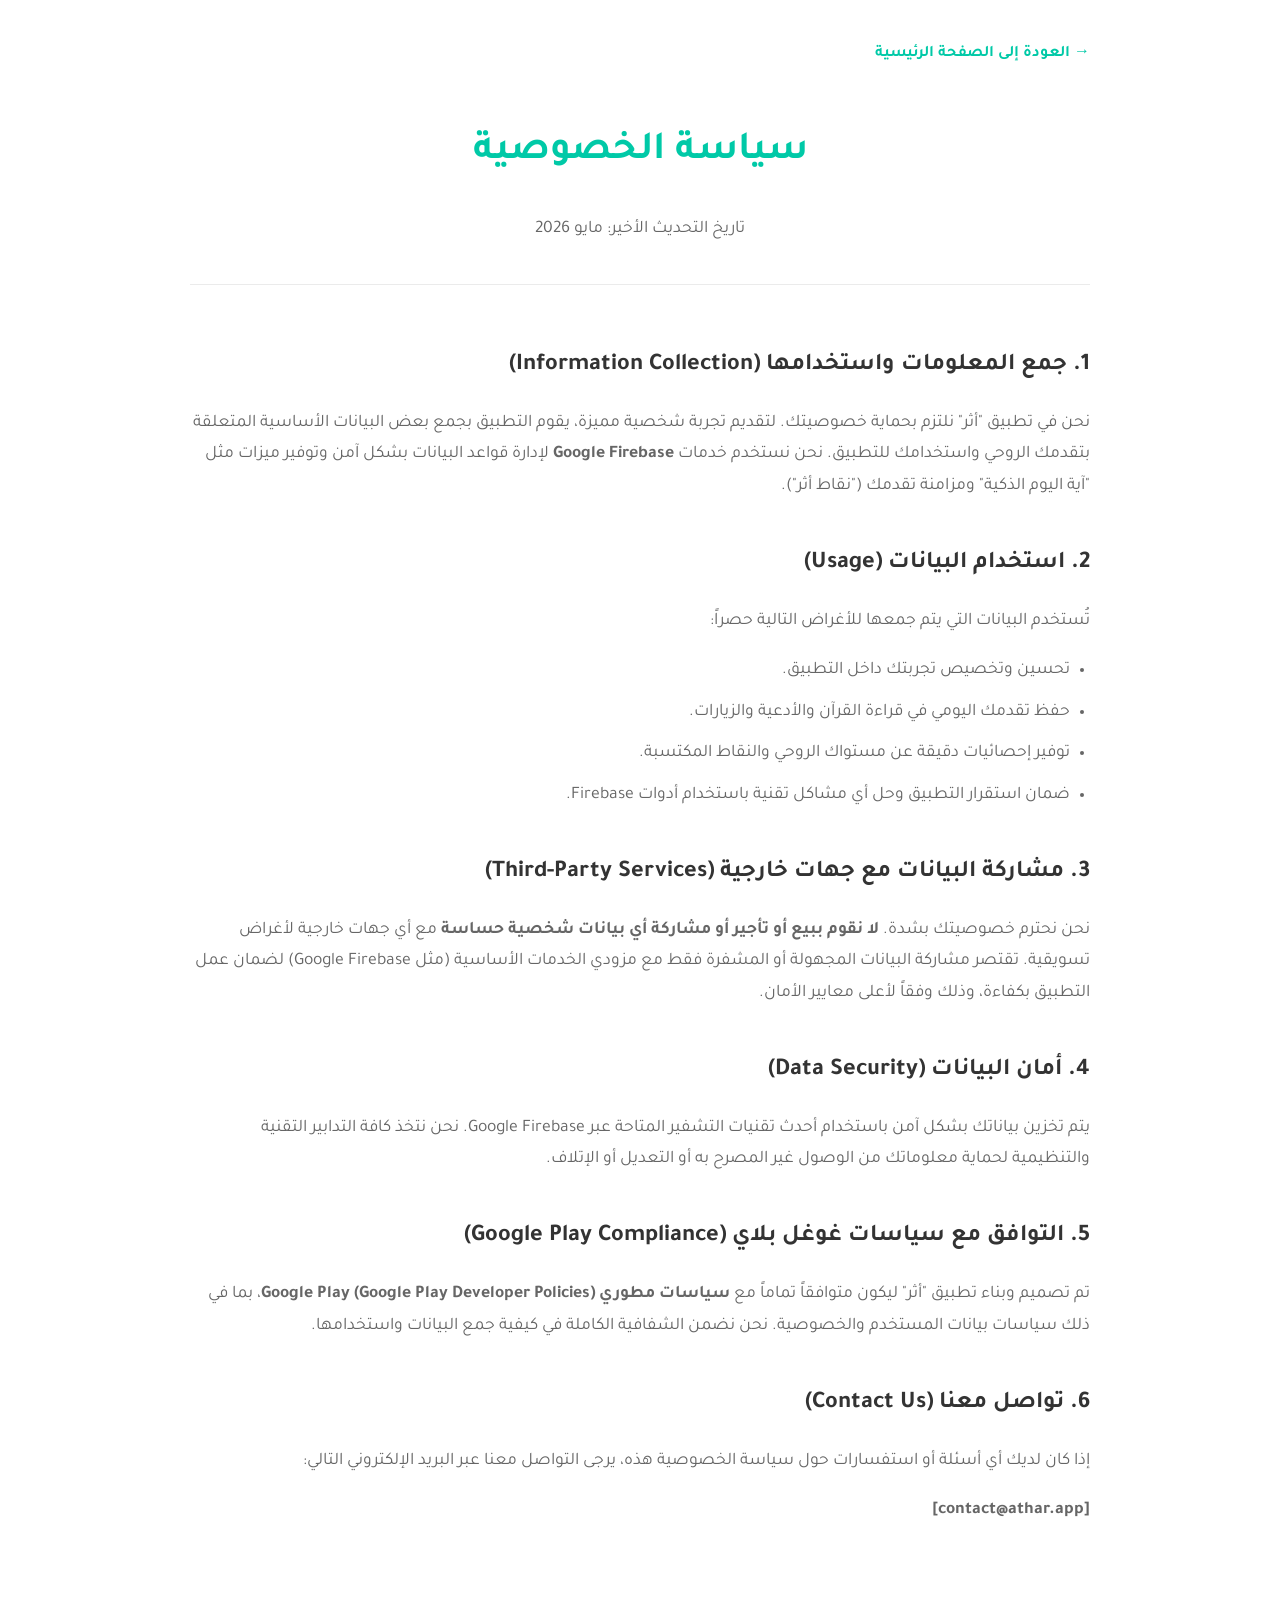
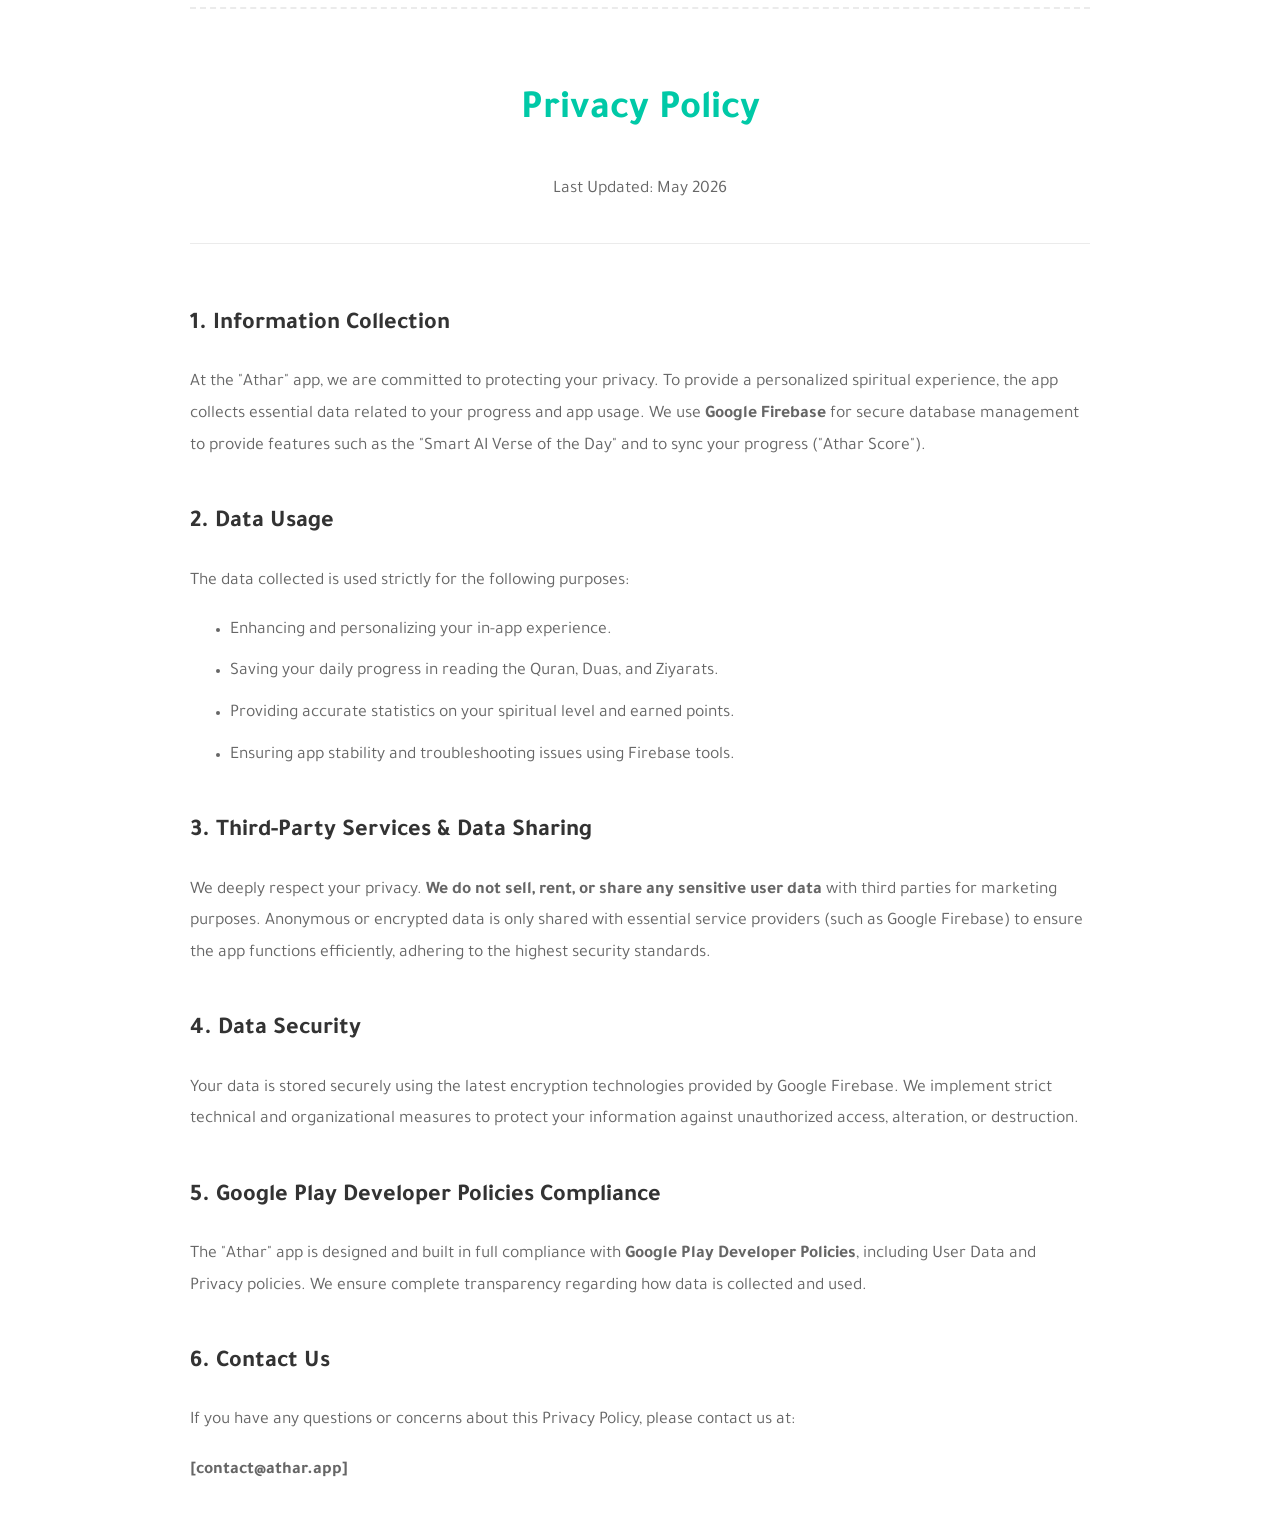
==== privacy.html @ f5d7bc76 "Initial commit: Add Athar landing page and privacy policy" ====
<!DOCTYPE html>
<html lang="ar" dir="rtl">
<head>
    <meta charset="UTF-8">
    <meta name="viewport" content="width=device-width, initial-scale=1.0">
    <title>سياسة الخصوصية | تطبيق أثر - Privacy Policy | Athar App</title>
    <!-- Google Fonts -->
    <link rel="preconnect" href="https://fonts.googleapis.com">
    <link rel="preconnect" href="https://fonts.gstatic.com" crossorigin>
    <link href="https://fonts.googleapis.com/css2?family=Tajawal:wght@400;500;700&display=swap" rel="stylesheet">
    <style>
        :root {
            --primary-color: #00C9A7;
            --text-main: #333333;
            --text-muted: #666666;
            --bg-color: #FFFFFF;
        }
        body {
            font-family: 'Tajawal', sans-serif;
            color: var(--text-main);
            line-height: 1.8;
            background-color: var(--bg-color);
            margin: 0;
            padding: 0;
        }
        .container {
            max-width: 900px;
            margin: 40px auto;
            padding: 0 24px;
        }
        .header {
            text-align: center;
            margin-bottom: 60px;
            padding-bottom: 20px;
            border-bottom: 1px solid #EBEBEB;
        }
        h1 { color: var(--primary-color); font-size: 2.5rem; }
        h2 { color: var(--text-main); margin-top: 40px; font-size: 1.5rem; }
        p, ul { color: var(--text-muted); font-size: 1.1rem; }
        ul { padding-inline-start: 20px; }
        li { margin-bottom: 10px; }
        
        .english-section {
            direction: ltr;
            text-align: left;
            margin-top: 80px;
            padding-top: 40px;
            border-top: 2px dashed #EBEBEB;
        }
        .english-section ul { padding-inline-start: 40px; }
        
        a { color: var(--primary-color); text-decoration: none; }
        a:hover { text-decoration: underline; }
        
        .back-link {
            display: inline-block;
            margin-bottom: 20px;
            font-weight: bold;
        }
    </style>
</head>
<body>
    <div class="container">
        <a href="index.html" class="back-link">→ العودة إلى الصفحة الرئيسية</a>
        
        <!-- Arabic Section -->
        <div class="header">
            <h1>سياسة الخصوصية</h1>
            <p>تاريخ التحديث الأخير: مايو 2026</p>
        </div>

        <section>
            <h2>1. جمع المعلومات واستخدامها (Information Collection)</h2>
            <p>نحن في تطبيق "أثر" نلتزم بحماية خصوصيتك. لتقديم تجربة شخصية مميزة، يقوم التطبيق بجمع بعض البيانات الأساسية المتعلقة بتقدمك الروحي واستخدامك للتطبيق. نحن نستخدم خدمات <strong>Google Firebase</strong> لإدارة قواعد البيانات بشكل آمن وتوفير ميزات مثل "آية اليوم الذكية" ومزامنة تقدمك ("نقاط أثر").</p>
            
            <h2>2. استخدام البيانات (Usage)</h2>
            <p>تُستخدم البيانات التي يتم جمعها للأغراض التالية حصراً:</p>
            <ul>
                <li>تحسين وتخصيص تجربتك داخل التطبيق.</li>
                <li>حفظ تقدمك اليومي في قراءة القرآن والأدعية والزيارات.</li>
                <li>توفير إحصائيات دقيقة عن مستواك الروحي والنقاط المكتسبة.</li>
                <li>ضمان استقرار التطبيق وحل أي مشاكل تقنية باستخدام أدوات Firebase.</li>
            </ul>

            <h2>3. مشاركة البيانات مع جهات خارجية (Third-Party Services)</h2>
            <p>نحن نحترم خصوصيتك بشدة. <strong>لا نقوم ببيع أو تأجير أو مشاركة أي بيانات شخصية حساسة</strong> مع أي جهات خارجية لأغراض تسويقية. تقتصر مشاركة البيانات المجهولة أو المشفرة فقط مع مزودي الخدمات الأساسية (مثل Google Firebase) لضمان عمل التطبيق بكفاءة، وذلك وفقاً لأعلى معايير الأمان.</p>

            <h2>4. أمان البيانات (Data Security)</h2>
            <p>يتم تخزين بياناتك بشكل آمن باستخدام أحدث تقنيات التشفير المتاحة عبر Google Firebase. نحن نتخذ كافة التدابير التقنية والتنظيمية لحماية معلوماتك من الوصول غير المصرح به أو التعديل أو الإتلاف.</p>

            <h2>5. التوافق مع سياسات غوغل بلاي (Google Play Compliance)</h2>
            <p>تم تصميم وبناء تطبيق "أثر" ليكون متوافقاً تماماً مع <strong>سياسات مطوري Google Play (Google Play Developer Policies)</strong>، بما في ذلك سياسات بيانات المستخدم والخصوصية. نحن نضمن الشفافية الكاملة في كيفية جمع البيانات واستخدامها.</p>

            <h2>6. تواصل معنا (Contact Us)</h2>
            <p>إذا كان لديك أي أسئلة أو استفسارات حول سياسة الخصوصية هذه، يرجى التواصل معنا عبر البريد الإلكتروني التالي:</p>
            <p><strong>[contact@athar.app]</strong></p>
        </section>

        <!-- English Section -->
        <div class="english-section">
            <div class="header">
                <h1>Privacy Policy</h1>
                <p>Last Updated: May 2026</p>
            </div>

            <section>
                <h2>1. Information Collection</h2>
                <p>At the "Athar" app, we are committed to protecting your privacy. To provide a personalized spiritual experience, the app collects essential data related to your progress and app usage. We use <strong>Google Firebase</strong> for secure database management to provide features such as the "Smart AI Verse of the Day" and to sync your progress ("Athar Score").</p>
                
                <h2>2. Data Usage</h2>
                <p>The data collected is used strictly for the following purposes:</p>
                <ul>
                    <li>Enhancing and personalizing your in-app experience.</li>
                    <li>Saving your daily progress in reading the Quran, Duas, and Ziyarats.</li>
                    <li>Providing accurate statistics on your spiritual level and earned points.</li>
                    <li>Ensuring app stability and troubleshooting issues using Firebase tools.</li>
                </ul>

                <h2>3. Third-Party Services & Data Sharing</h2>
                <p>We deeply respect your privacy. <strong>We do not sell, rent, or share any sensitive user data</strong> with third parties for marketing purposes. Anonymous or encrypted data is only shared with essential service providers (such as Google Firebase) to ensure the app functions efficiently, adhering to the highest security standards.</p>

                <h2>4. Data Security</h2>
                <p>Your data is stored securely using the latest encryption technologies provided by Google Firebase. We implement strict technical and organizational measures to protect your information against unauthorized access, alteration, or destruction.</p>

                <h2>5. Google Play Developer Policies Compliance</h2>
                <p>The "Athar" app is designed and built in full compliance with <strong>Google Play Developer Policies</strong>, including User Data and Privacy policies. We ensure complete transparency regarding how data is collected and used.</p>

                <h2>6. Contact Us</h2>
                <p>If you have any questions or concerns about this Privacy Policy, please contact us at:</p>
                <p><strong>[contact@athar.app]</strong></p>
            </section>
        </div>
    </div>
</body>
</html>
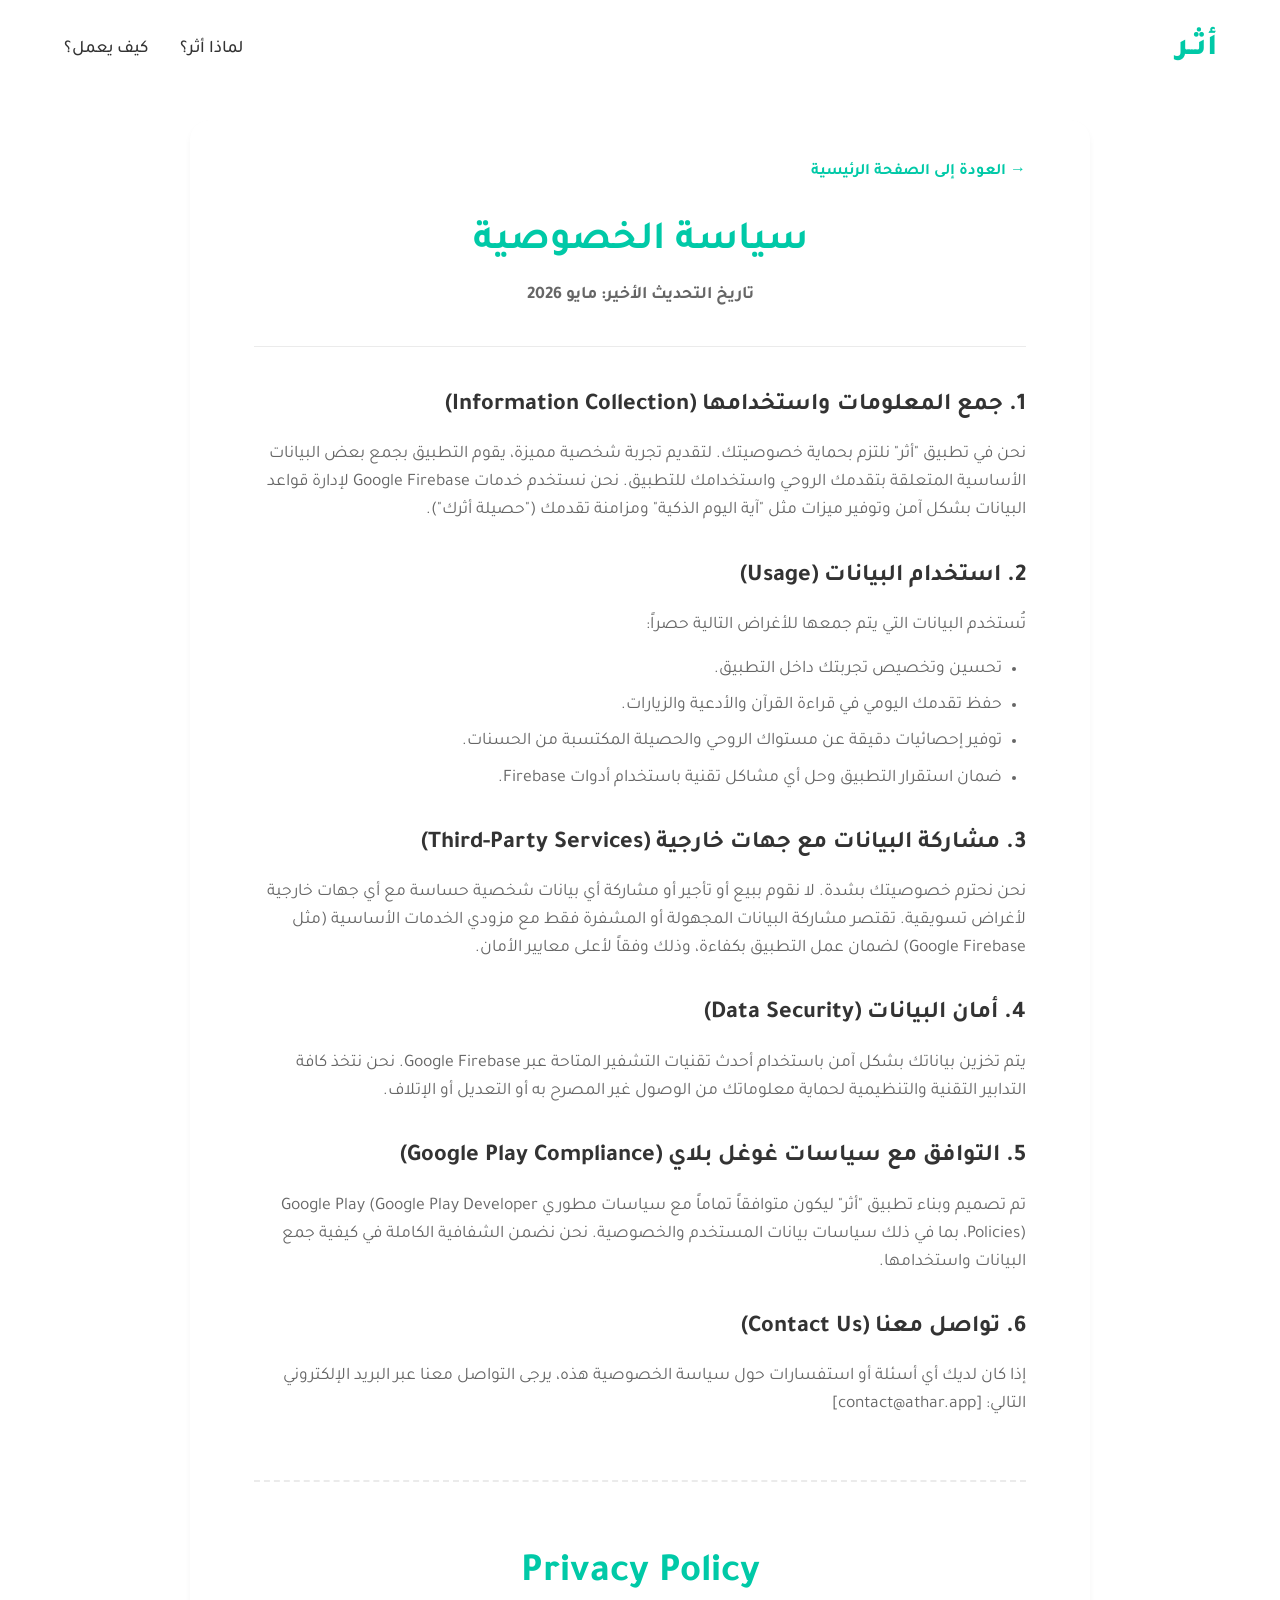
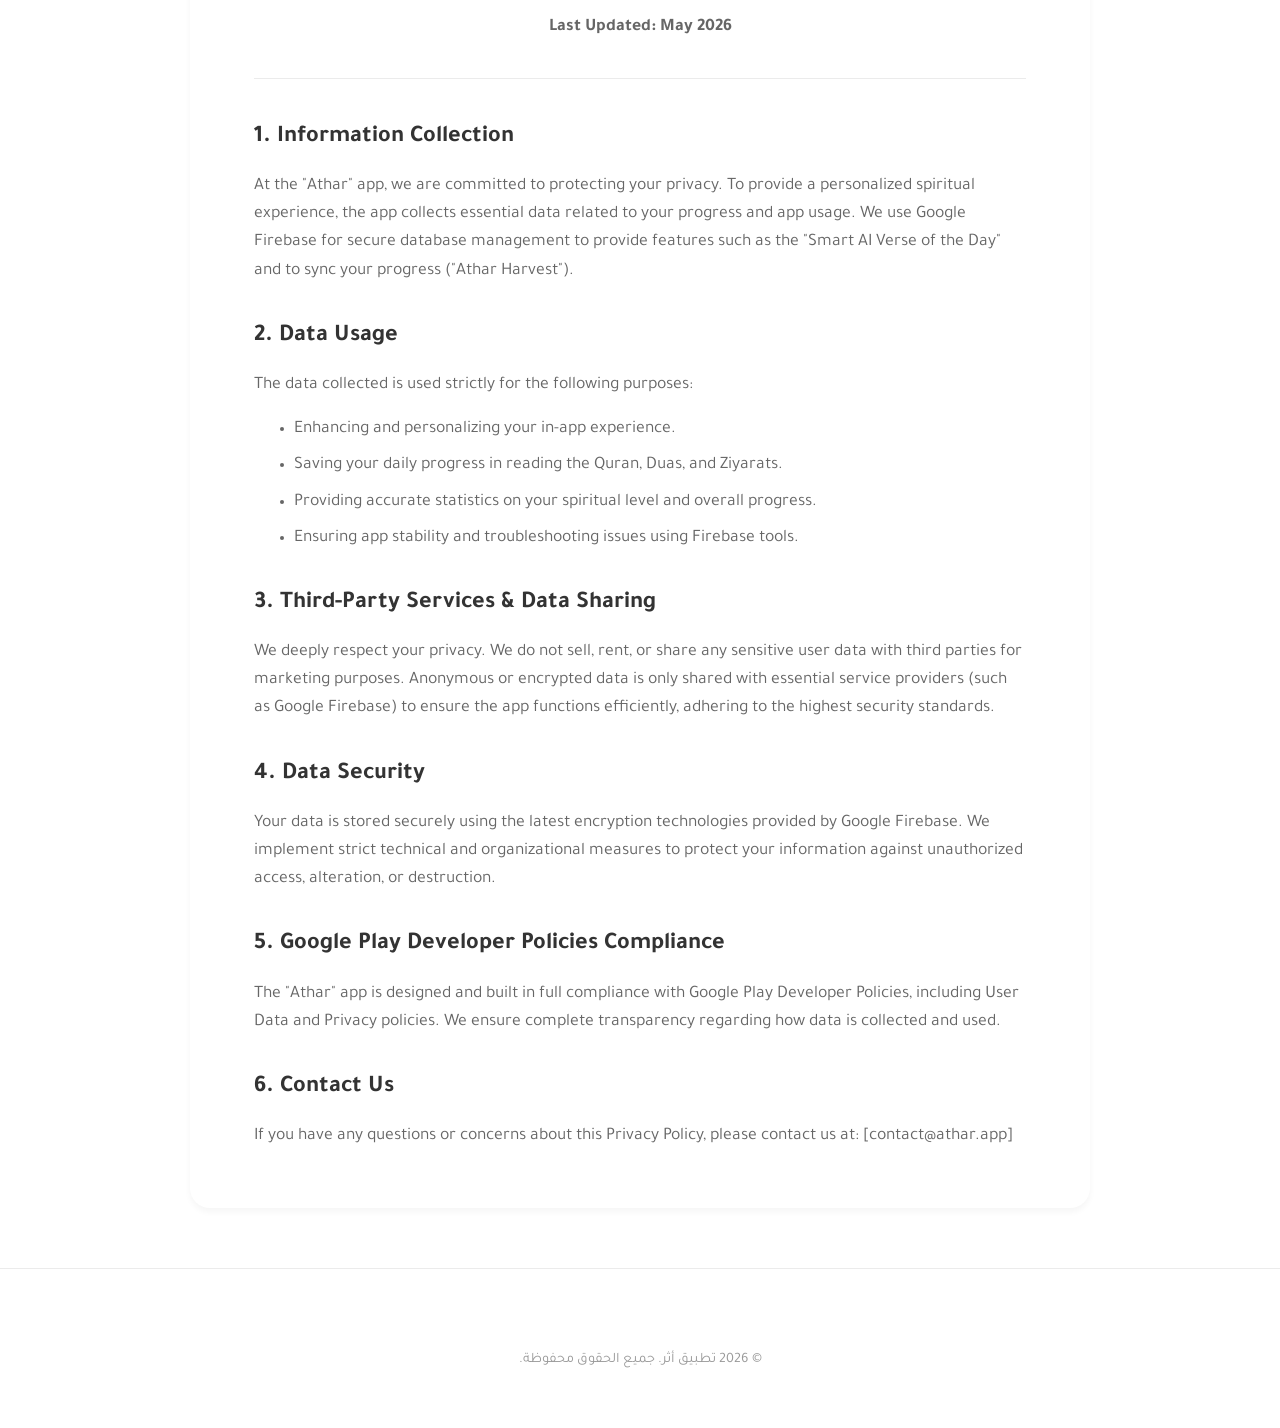
==== commit a950d43a: "Design updates: Centered layout, terminology update, and new privacy policy" ====
--- a/privacy.html
+++ b/privacy.html
@@ -8,128 +8,141 @@
     <link rel="preconnect" href="https://fonts.googleapis.com">
     <link rel="preconnect" href="https://fonts.gstatic.com" crossorigin>
     <link href="https://fonts.googleapis.com/css2?family=Tajawal:wght@400;500;700&display=swap" rel="stylesheet">
+    <link rel="stylesheet" href="styles.css">
     <style>
-        :root {
-            --primary-color: #00C9A7;
-            --text-main: #333333;
-            --text-muted: #666666;
-            --bg-color: #FFFFFF;
+        .privacy-container {
+            max-width: 900px;
+            margin: 120px auto 60px;
+            padding: 0 24px;
+            background: var(--surface-color);
+            border-radius: var(--radius-md);
+            box-shadow: var(--shadow-sm);
         }
-        body {
-            font-family: 'Tajawal', sans-serif;
-            color: var(--text-main);
-            line-height: 1.8;
-            background-color: var(--bg-color);
-            margin: 0;
-            padding: 0;
-        }
-        .container {
-            max-width: 900px;
-            margin: 40px auto;
-            padding: 0 24px;
+        .privacy-content {
+            padding: 40px;
         }
         .header {
             text-align: center;
-            margin-bottom: 60px;
+            margin-bottom: 40px;
             padding-bottom: 20px;
             border-bottom: 1px solid #EBEBEB;
         }
-        h1 { color: var(--primary-color); font-size: 2.5rem; }
-        h2 { color: var(--text-main); margin-top: 40px; font-size: 1.5rem; }
-        p, ul { color: var(--text-muted); font-size: 1.1rem; }
-        ul { padding-inline-start: 20px; }
-        li { margin-bottom: 10px; }
+        .header h1 { color: var(--primary-color); font-size: 2.5rem; margin-bottom: 8px; }
+        .header p { color: var(--text-muted); font-weight: bold; }
+        h2 { color: var(--text-main); margin-top: 32px; margin-bottom: 16px; font-size: 1.5rem; }
+        p, ul { color: var(--text-muted); font-size: 1.1rem; margin-bottom: 16px; }
+        ul { padding-inline-start: 24px; }
+        li { margin-bottom: 8px; }
         
         .english-section {
             direction: ltr;
             text-align: left;
-            margin-top: 80px;
-            padding-top: 40px;
+            margin-top: 60px;
+            padding-top: 60px;
             border-top: 2px dashed #EBEBEB;
         }
         .english-section ul { padding-inline-start: 40px; }
         
-        a { color: var(--primary-color); text-decoration: none; }
-        a:hover { text-decoration: underline; }
-        
         .back-link {
             display: inline-block;
-            margin-bottom: 20px;
+            margin-bottom: 24px;
             font-weight: bold;
+            color: var(--primary-color);
+            text-decoration: none;
+            transition: var(--transition-fast);
         }
+        .back-link:hover { text-decoration: underline; }
     </style>
 </head>
 <body>
-    <div class="container">
-        <a href="index.html" class="back-link">→ العودة إلى الصفحة الرئيسية</a>
-        
-        <!-- Arabic Section -->
-        <div class="header">
-            <h1>سياسة الخصوصية</h1>
-            <p>تاريخ التحديث الأخير: مايو 2026</p>
+    <!-- Navbar -->
+    <nav class="navbar">
+        <div class="container nav-container">
+            <a href="index.html" class="logo">أثــر</a>
+            <div class="nav-links">
+                <a href="index.html#features">لماذا أثر؟</a>
+                <a href="index.html#how-it-works">كيف يعمل؟</a>
+            </div>
         </div>
+    </nav>
 
-        <section>
-            <h2>1. جمع المعلومات واستخدامها (Information Collection)</h2>
-            <p>نحن في تطبيق "أثر" نلتزم بحماية خصوصيتك. لتقديم تجربة شخصية مميزة، يقوم التطبيق بجمع بعض البيانات الأساسية المتعلقة بتقدمك الروحي واستخدامك للتطبيق. نحن نستخدم خدمات <strong>Google Firebase</strong> لإدارة قواعد البيانات بشكل آمن وتوفير ميزات مثل "آية اليوم الذكية" ومزامنة تقدمك ("نقاط أثر").</p>
+    <div class="container privacy-container">
+        <div class="privacy-content">
+            <a href="index.html" class="back-link">→ العودة إلى الصفحة الرئيسية</a>
             
-            <h2>2. استخدام البيانات (Usage)</h2>
-            <p>تُستخدم البيانات التي يتم جمعها للأغراض التالية حصراً:</p>
-            <ul>
-                <li>تحسين وتخصيص تجربتك داخل التطبيق.</li>
-                <li>حفظ تقدمك اليومي في قراءة القرآن والأدعية والزيارات.</li>
-                <li>توفير إحصائيات دقيقة عن مستواك الروحي والنقاط المكتسبة.</li>
-                <li>ضمان استقرار التطبيق وحل أي مشاكل تقنية باستخدام أدوات Firebase.</li>
-            </ul>
-
-            <h2>3. مشاركة البيانات مع جهات خارجية (Third-Party Services)</h2>
-            <p>نحن نحترم خصوصيتك بشدة. <strong>لا نقوم ببيع أو تأجير أو مشاركة أي بيانات شخصية حساسة</strong> مع أي جهات خارجية لأغراض تسويقية. تقتصر مشاركة البيانات المجهولة أو المشفرة فقط مع مزودي الخدمات الأساسية (مثل Google Firebase) لضمان عمل التطبيق بكفاءة، وذلك وفقاً لأعلى معايير الأمان.</p>
-
-            <h2>4. أمان البيانات (Data Security)</h2>
-            <p>يتم تخزين بياناتك بشكل آمن باستخدام أحدث تقنيات التشفير المتاحة عبر Google Firebase. نحن نتخذ كافة التدابير التقنية والتنظيمية لحماية معلوماتك من الوصول غير المصرح به أو التعديل أو الإتلاف.</p>
-
-            <h2>5. التوافق مع سياسات غوغل بلاي (Google Play Compliance)</h2>
-            <p>تم تصميم وبناء تطبيق "أثر" ليكون متوافقاً تماماً مع <strong>سياسات مطوري Google Play (Google Play Developer Policies)</strong>، بما في ذلك سياسات بيانات المستخدم والخصوصية. نحن نضمن الشفافية الكاملة في كيفية جمع البيانات واستخدامها.</p>
-
-            <h2>6. تواصل معنا (Contact Us)</h2>
-            <p>إذا كان لديك أي أسئلة أو استفسارات حول سياسة الخصوصية هذه، يرجى التواصل معنا عبر البريد الإلكتروني التالي:</p>
-            <p><strong>[contact@athar.app]</strong></p>
-        </section>
-
-        <!-- English Section -->
-        <div class="english-section">
+            <!-- Arabic Section -->
             <div class="header">
-                <h1>Privacy Policy</h1>
-                <p>Last Updated: May 2026</p>
+                <h1>سياسة الخصوصية</h1>
+                <p>تاريخ التحديث الأخير: مايو 2026</p>
             </div>
 
             <section>
-                <h2>1. Information Collection</h2>
-                <p>At the "Athar" app, we are committed to protecting your privacy. To provide a personalized spiritual experience, the app collects essential data related to your progress and app usage. We use <strong>Google Firebase</strong> for secure database management to provide features such as the "Smart AI Verse of the Day" and to sync your progress ("Athar Score").</p>
+                <h2>1. جمع المعلومات واستخدامها (Information Collection)</h2>
+                <p>نحن في تطبيق "أثر" نلتزم بحماية خصوصيتك. لتقديم تجربة شخصية مميزة، يقوم التطبيق بجمع بعض البيانات الأساسية المتعلقة بتقدمك الروحي واستخدامك للتطبيق. نحن نستخدم خدمات Google Firebase لإدارة قواعد البيانات بشكل آمن وتوفير ميزات مثل "آية اليوم الذكية" ومزامنة تقدمك ("حصيلة أثرك").</p>
                 
-                <h2>2. Data Usage</h2>
-                <p>The data collected is used strictly for the following purposes:</p>
+                <h2>2. استخدام البيانات (Usage)</h2>
+                <p>تُستخدم البيانات التي يتم جمعها للأغراض التالية حصراً:</p>
                 <ul>
-                    <li>Enhancing and personalizing your in-app experience.</li>
-                    <li>Saving your daily progress in reading the Quran, Duas, and Ziyarats.</li>
-                    <li>Providing accurate statistics on your spiritual level and earned points.</li>
-                    <li>Ensuring app stability and troubleshooting issues using Firebase tools.</li>
+                    <li>تحسين وتخصيص تجربتك داخل التطبيق.</li>
+                    <li>حفظ تقدمك اليومي في قراءة القرآن والأدعية والزيارات.</li>
+                    <li>توفير إحصائيات دقيقة عن مستواك الروحي والحصيلة المكتسبة من الحسنات.</li>
+                    <li>ضمان استقرار التطبيق وحل أي مشاكل تقنية باستخدام أدوات Firebase.</li>
                 </ul>
 
-                <h2>3. Third-Party Services & Data Sharing</h2>
-                <p>We deeply respect your privacy. <strong>We do not sell, rent, or share any sensitive user data</strong> with third parties for marketing purposes. Anonymous or encrypted data is only shared with essential service providers (such as Google Firebase) to ensure the app functions efficiently, adhering to the highest security standards.</p>
+                <h2>3. مشاركة البيانات مع جهات خارجية (Third-Party Services)</h2>
+                <p>نحن نحترم خصوصيتك بشدة. لا نقوم ببيع أو تأجير أو مشاركة أي بيانات شخصية حساسة مع أي جهات خارجية لأغراض تسويقية. تقتصر مشاركة البيانات المجهولة أو المشفرة فقط مع مزودي الخدمات الأساسية (مثل Google Firebase) لضمان عمل التطبيق بكفاءة، وذلك وفقاً لأعلى معايير الأمان.</p>
 
-                <h2>4. Data Security</h2>
-                <p>Your data is stored securely using the latest encryption technologies provided by Google Firebase. We implement strict technical and organizational measures to protect your information against unauthorized access, alteration, or destruction.</p>
+                <h2>4. أمان البيانات (Data Security)</h2>
+                <p>يتم تخزين بياناتك بشكل آمن باستخدام أحدث تقنيات التشفير المتاحة عبر Google Firebase. نحن نتخذ كافة التدابير التقنية والتنظيمية لحماية معلوماتك من الوصول غير المصرح به أو التعديل أو الإتلاف.</p>
 
-                <h2>5. Google Play Developer Policies Compliance</h2>
-                <p>The "Athar" app is designed and built in full compliance with <strong>Google Play Developer Policies</strong>, including User Data and Privacy policies. We ensure complete transparency regarding how data is collected and used.</p>
+                <h2>5. التوافق مع سياسات غوغل بلاي (Google Play Compliance)</h2>
+                <p>تم تصميم وبناء تطبيق "أثر" ليكون متوافقاً تماماً مع سياسات مطوري Google Play (Google Play Developer Policies)، بما في ذلك سياسات بيانات المستخدم والخصوصية. نحن نضمن الشفافية الكاملة في كيفية جمع البيانات واستخدامها.</p>
 
-                <h2>6. Contact Us</h2>
-                <p>If you have any questions or concerns about this Privacy Policy, please contact us at:</p>
-                <p><strong>[contact@athar.app]</strong></p>
+                <h2>6. تواصل معنا (Contact Us)</h2>
+                <p>إذا كان لديك أي أسئلة أو استفسارات حول سياسة الخصوصية هذه، يرجى التواصل معنا عبر البريد الإلكتروني التالي: [contact@athar.app]</p>
             </section>
+
+            <!-- English Section -->
+            <div class="english-section">
+                <div class="header">
+                    <h1>Privacy Policy</h1>
+                    <p>Last Updated: May 2026</p>
+                </div>
+
+                <section>
+                    <h2>1. Information Collection</h2>
+                    <p>At the "Athar" app, we are committed to protecting your privacy. To provide a personalized spiritual experience, the app collects essential data related to your progress and app usage. We use Google Firebase for secure database management to provide features such as the "Smart AI Verse of the Day" and to sync your progress ("Athar Harvest").</p>
+                    
+                    <h2>2. Data Usage</h2>
+                    <p>The data collected is used strictly for the following purposes:</p>
+                    <ul>
+                        <li>Enhancing and personalizing your in-app experience.</li>
+                        <li>Saving your daily progress in reading the Quran, Duas, and Ziyarats.</li>
+                        <li>Providing accurate statistics on your spiritual level and overall progress.</li>
+                        <li>Ensuring app stability and troubleshooting issues using Firebase tools.</li>
+                    </ul>
+
+                    <h2>3. Third-Party Services & Data Sharing</h2>
+                    <p>We deeply respect your privacy. We do not sell, rent, or share any sensitive user data with third parties for marketing purposes. Anonymous or encrypted data is only shared with essential service providers (such as Google Firebase) to ensure the app functions efficiently, adhering to the highest security standards.</p>
+
+                    <h2>4. Data Security</h2>
+                    <p>Your data is stored securely using the latest encryption technologies provided by Google Firebase. We implement strict technical and organizational measures to protect your information against unauthorized access, alteration, or destruction.</p>
+
+                    <h2>5. Google Play Developer Policies Compliance</h2>
+                    <p>The "Athar" app is designed and built in full compliance with Google Play Developer Policies, including User Data and Privacy policies. We ensure complete transparency regarding how data is collected and used.</p>
+
+                    <h2>6. Contact Us</h2>
+                    <p>If you have any questions or concerns about this Privacy Policy, please contact us at: [contact@athar.app]</p>
+                </section>
+            </div>
         </div>
     </div>
+    
+    <!-- Footer -->
+    <footer class="footer">
+        <div class="container footer-container">
+            <p class="copyright">&copy; 2026 تطبيق أثر. جميع الحقوق محفوظة.</p>
+        </div>
+    </footer>
 </body>
 </html>
--- a/styles.css
+++ b/styles.css
@@ -0,0 +1,420 @@
+/* ===== CSS Variables (Design Tokens) ===== */
+:root {
+    /* Colors */
+    --bg-color: #FFFFFF;
+    --primary-color: #00C9A7;
+    --primary-hover: #00b093;
+    
+    --secondary-duas: #150E3A;
+    --secondary-ziyarat: #0A3D2E;
+    --secondary-quran: #5C1809;
+    
+    --text-main: #333333;
+    --text-muted: #666666;
+    --text-light: #F9F9F9;
+    
+    --surface-color: #FFFFFF;
+    
+    /* Shadows - Soft UI */
+    --shadow-sm: 0 4px 6px rgba(0, 0, 0, 0.04);
+    --shadow-md: 0 10px 20px rgba(0, 0, 0, 0.08);
+    --shadow-lg: 0 20px 40px rgba(0, 0, 0, 0.12);
+    
+    /* Border Radius */
+    --radius-sm: 12px;
+    --radius-md: 20px;
+    --radius-lg: 32px;
+    
+    /* Transitions */
+    --transition-fast: 0.2s ease;
+    --transition-smooth: 0.4s cubic-bezier(0.16, 1, 0.3, 1);
+}
+
+/* ===== Reset & Base Styles ===== */
+* {
+    margin: 0;
+    padding: 0;
+    box-sizing: border-box;
+}
+
+html {
+    scroll-behavior: smooth;
+    background-color: var(--bg-color);
+}
+
+body {
+    font-family: 'Tajawal', sans-serif;
+    color: var(--text-main);
+    line-height: 1.6;
+    background-color: var(--bg-color);
+    overflow-x: hidden;
+}
+
+.container {
+    max-width: 1200px;
+    margin: 0 auto;
+    padding: 0 24px;
+}
+
+a {
+    text-decoration: none;
+    color: inherit;
+}
+
+/* ===== Buttons ===== */
+.btn {
+    display: inline-flex;
+    align-items: center;
+    justify-content: center;
+    padding: 16px 32px;
+    font-family: 'Tajawal', sans-serif;
+    font-weight: 700;
+    font-size: 1.1rem;
+    border-radius: var(--radius-lg);
+    border: none;
+    cursor: pointer;
+    transition: var(--transition-smooth);
+    text-align: center;
+}
+
+.btn-primary {
+    background-color: var(--primary-color);
+    color: #FFFFFF;
+    box-shadow: 0 8px 24px rgba(0, 201, 167, 0.3);
+}
+
+.btn-primary:not(:disabled):hover {
+    background-color: var(--primary-hover);
+    transform: translateY(-2px);
+    box-shadow: 0 12px 32px rgba(0, 201, 167, 0.4);
+}
+
+.btn-secondary {
+    background-color: transparent;
+    color: var(--text-main);
+    border: 2px solid #EBEBEB;
+}
+
+.btn-secondary:hover {
+    border-color: var(--primary-color);
+    color: var(--primary-color);
+    transform: translateY(-2px);
+}
+
+.btn-disabled {
+    opacity: 0.6;
+    cursor: not-allowed;
+    background-color: #E0E0E0;
+    color: #888888;
+    box-shadow: none;
+}
+
+/* ===== Navbar ===== */
+.navbar {
+    padding: 24px 0;
+    position: fixed;
+    top: 0;
+    left: 0;
+    width: 100%;
+    z-index: 1000;
+    background: rgba(255, 255, 255, 0.9);
+    backdrop-filter: blur(10px);
+    transition: var(--transition-smooth);
+}
+
+.nav-container {
+    display: flex;
+    justify-content: space-between;
+    align-items: center;
+}
+
+.logo {
+    font-size: 2rem;
+    font-weight: 800;
+    color: var(--primary-color);
+    letter-spacing: -0.5px;
+}
+
+.nav-links {
+    display: flex;
+    gap: 32px;
+    align-items: center;
+}
+
+.nav-links a {
+    font-weight: 500;
+    font-size: 1.1rem;
+    transition: var(--transition-fast);
+}
+
+.nav-links a:hover {
+    color: var(--primary-color);
+}
+
+/* ===== Hero Section ===== */
+.hero {
+    padding: 160px 0 100px;
+    min-height: 100vh;
+    display: flex;
+    align-items: center;
+}
+
+.hero-container {
+    display: flex;
+    flex-direction: column;
+    align-items: center;
+    justify-content: center;
+    text-align: center;
+}
+
+.hero-title {
+    font-size: 4rem;
+    font-weight: 800;
+    line-height: 1.2;
+    margin-bottom: 24px;
+}
+
+.highlight {
+    color: var(--primary-color);
+    position: relative;
+    display: inline-block;
+}
+
+.highlight::after {
+    content: '';
+    position: absolute;
+    bottom: 8px;
+    left: 0;
+    width: 100%;
+    height: 12px;
+    background-color: rgba(0, 201, 167, 0.2);
+    z-index: -1;
+    border-radius: 8px;
+}
+
+.hero-subtitle {
+    font-size: 1.25rem;
+    color: var(--text-muted);
+    margin: 0 auto 40px;
+    max-width: 800px;
+}
+
+.hero-buttons {
+    display: flex;
+    gap: 16px;
+    justify-content: center;
+}
+
+/* ===== Features Section ===== */
+.features {
+    padding: 100px 0;
+    background-color: #FAFAFA;
+}
+
+.section-title {
+    text-align: center;
+    font-size: 2.5rem;
+    font-weight: 800;
+    margin-bottom: 64px;
+    color: var(--text-main);
+}
+
+.features-grid {
+    display: grid;
+    grid-template-columns: repeat(3, 1fr);
+    gap: 32px;
+}
+
+.feature-card {
+    background: var(--surface-color);
+    padding: 40px 32px;
+    border-radius: var(--radius-md);
+    box-shadow: var(--shadow-sm);
+    transition: var(--transition-smooth);
+    text-align: center;
+}
+
+.feature-card:hover {
+    transform: translateY(-10px);
+    box-shadow: var(--shadow-md);
+}
+
+.feature-icon {
+    width: 72px;
+    height: 72px;
+    border-radius: 20px;
+    display: flex;
+    align-items: center;
+    justify-content: center;
+    margin: 0 auto 24px;
+}
+
+.icon-mint {
+    background: rgba(0, 201, 167, 0.1);
+    color: var(--primary-color);
+}
+
+.icon-navy {
+    background: rgba(21, 14, 58, 0.1);
+    color: var(--secondary-duas);
+}
+
+.icon-maroon {
+    background: rgba(92, 24, 9, 0.1);
+    color: var(--secondary-quran);
+}
+
+.feature-title {
+    font-size: 1.5rem;
+    font-weight: 700;
+    margin-bottom: 16px;
+}
+
+.feature-desc {
+    color: var(--text-muted);
+    font-size: 1rem;
+}
+
+/* ===== How It Works ===== */
+.how-it-works {
+    padding: 100px 0;
+}
+
+.steps-container {
+    display: flex;
+    align-items: flex-start;
+    justify-content: space-between;
+    max-width: 900px;
+    margin: 0 auto;
+    position: relative;
+}
+
+.step {
+    flex: 1;
+    text-align: center;
+    position: relative;
+    z-index: 2;
+}
+
+.step-number {
+    width: 64px;
+    height: 64px;
+    background: var(--primary-color);
+    color: white;
+    border-radius: 50%;
+    display: flex;
+    align-items: center;
+    justify-content: center;
+    font-size: 1.5rem;
+    font-weight: 800;
+    margin: 0 auto 24px;
+    box-shadow: 0 8px 16px rgba(0, 201, 167, 0.3);
+}
+
+.step-title {
+    font-size: 1.25rem;
+    font-weight: 700;
+    margin-bottom: 12px;
+}
+
+.step-desc {
+    color: var(--text-muted);
+    font-size: 0.95rem;
+    padding: 0 16px;
+}
+
+.step-line {
+    flex: 1;
+    height: 2px;
+    background: #EBEBEB;
+    margin-top: 32px;
+    position: relative;
+    z-index: 1;
+}
+
+/* ===== Footer ===== */
+.footer {
+    background: var(--surface-color);
+    padding: 80px 0 40px;
+    text-align: center;
+    border-top: 1px solid #EBEBEB;
+}
+
+.footer-title {
+    font-size: 2rem;
+    font-weight: 800;
+    margin-bottom: 16px;
+}
+
+.footer-desc {
+    color: var(--text-muted);
+    font-size: 1.1rem;
+    margin-bottom: 40px;
+}
+
+.footer-links {
+    margin: 40px 0 24px;
+    display: flex;
+    justify-content: center;
+    gap: 16px;
+    align-items: center;
+}
+
+.footer-links a {
+    color: var(--text-muted);
+    transition: var(--transition-fast);
+}
+
+.footer-links a:hover {
+    color: var(--primary-color);
+}
+
+.separator {
+    color: #EBEBEB;
+}
+
+.copyright {
+    color: #999999;
+    font-size: 0.9rem;
+}
+
+/* ===== Responsive Design ===== */
+@media (max-width: 992px) {
+    .hero-title {
+        font-size: 3rem;
+    }
+    
+    .hero-subtitle {
+        margin: 0 auto 40px;
+    }
+    
+    .features-grid {
+        grid-template-columns: 1fr;
+        max-width: 500px;
+        margin: 0 auto;
+    }
+    
+    .steps-container {
+        flex-direction: column;
+        align-items: center;
+        gap: 40px;
+    }
+    
+    .step-line {
+        display: none;
+    }
+}
+
+@media (max-width: 768px) {
+    .nav-links {
+        display: none;
+    }
+    
+    .hero-title {
+        font-size: 2.5rem;
+    }
+    
+    .hero-buttons {
+        flex-direction: column;
+    }
+}
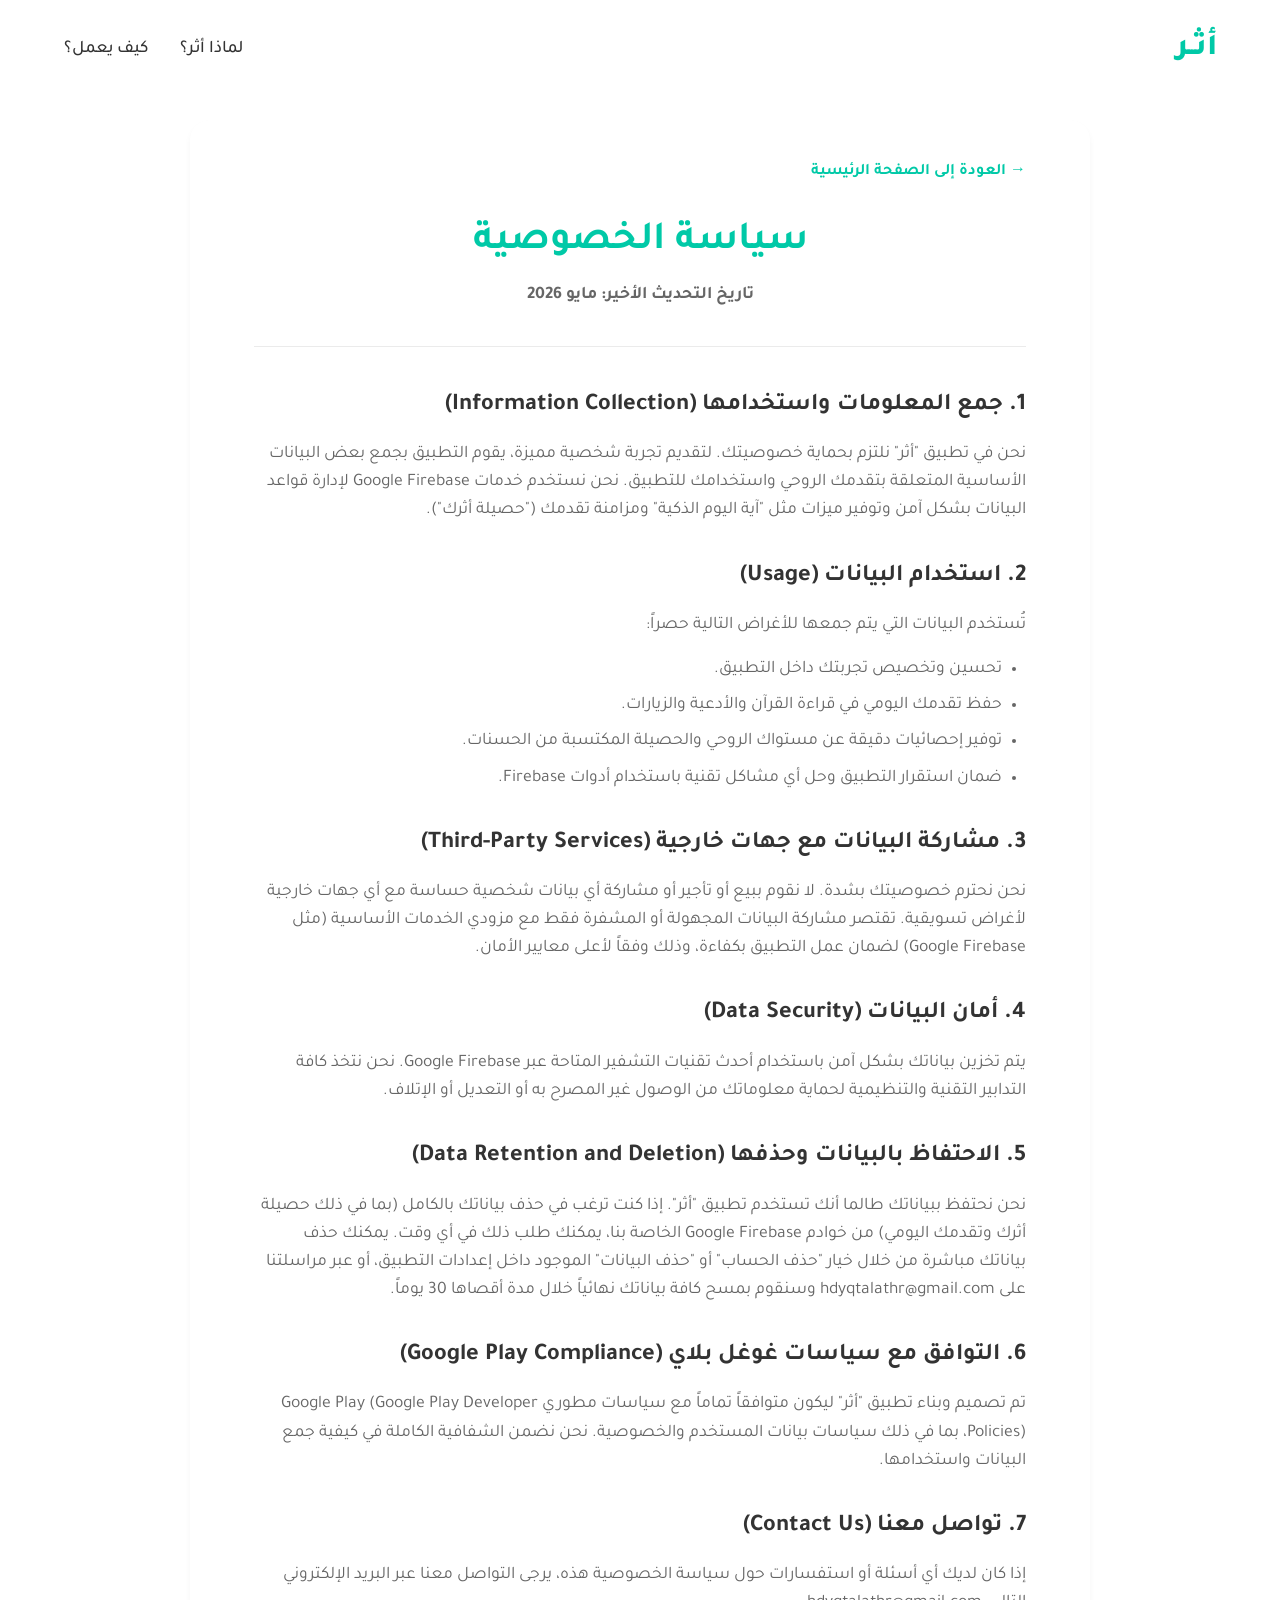
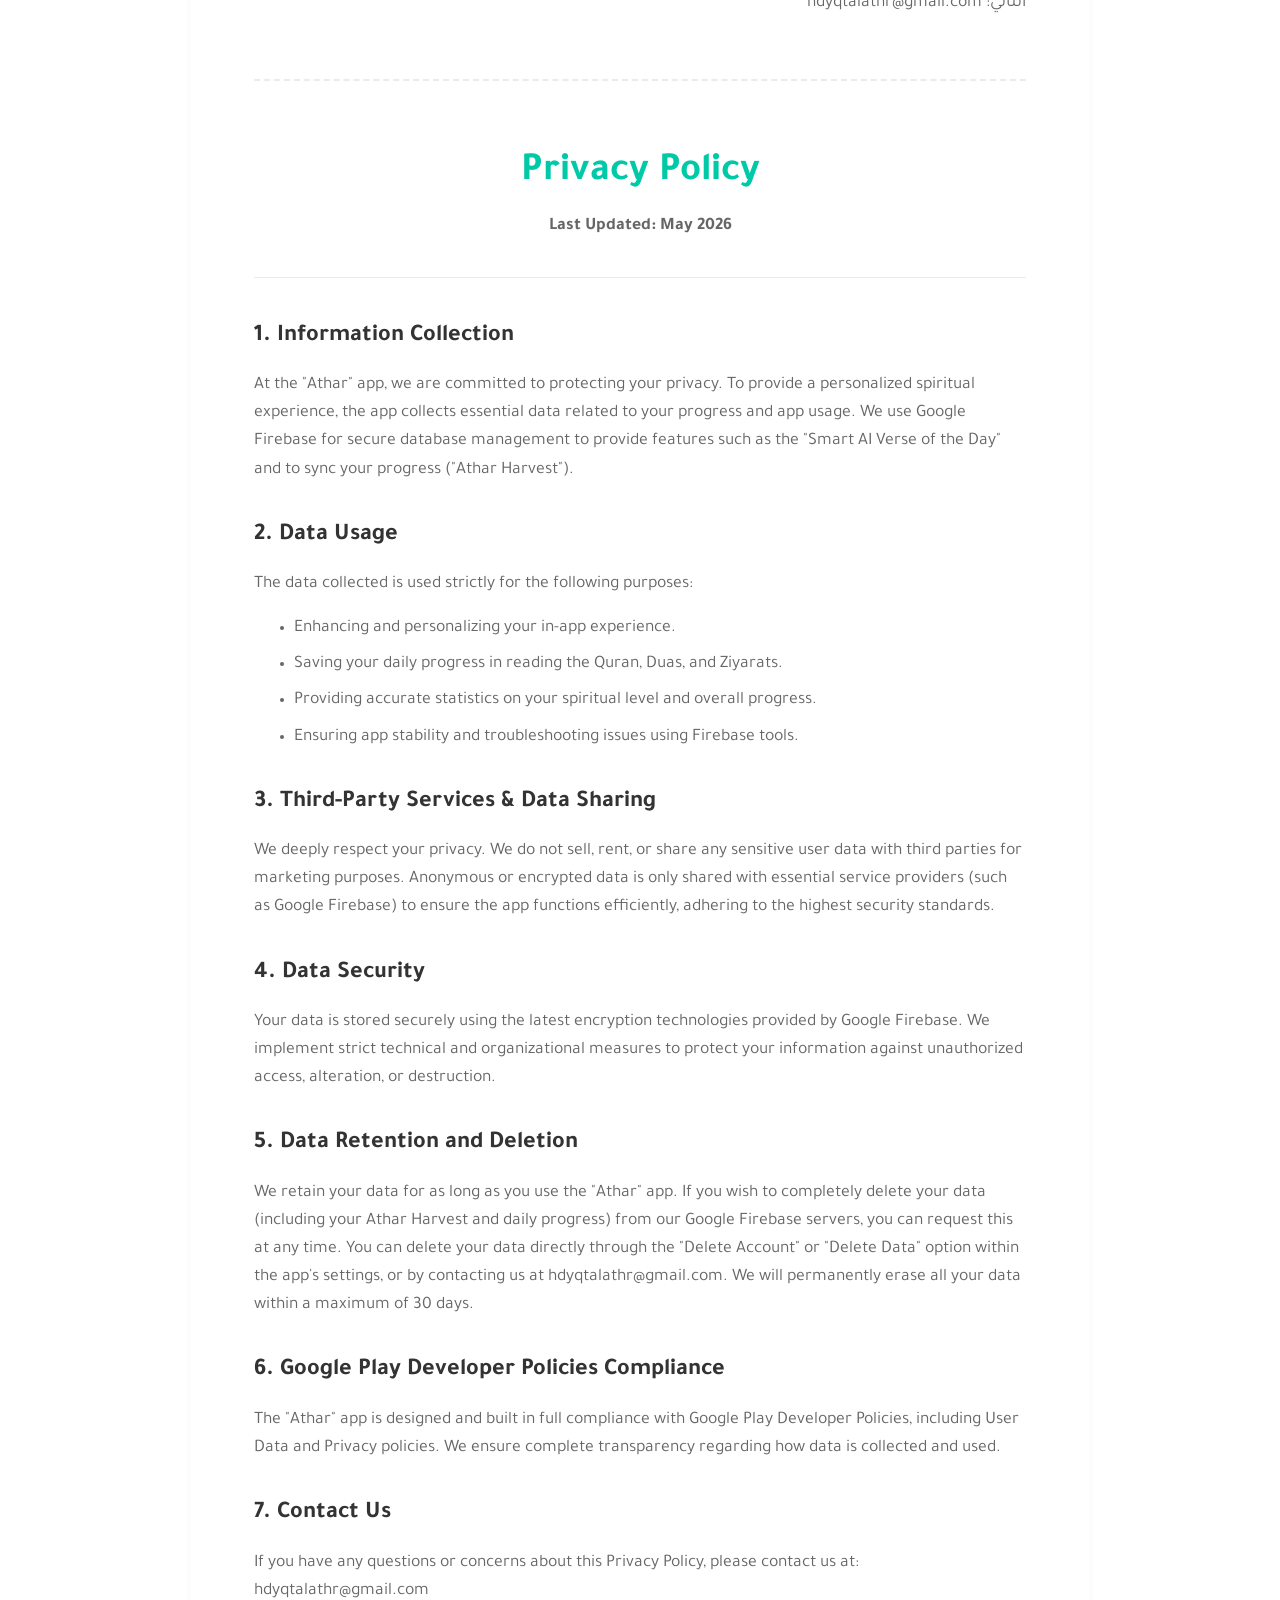
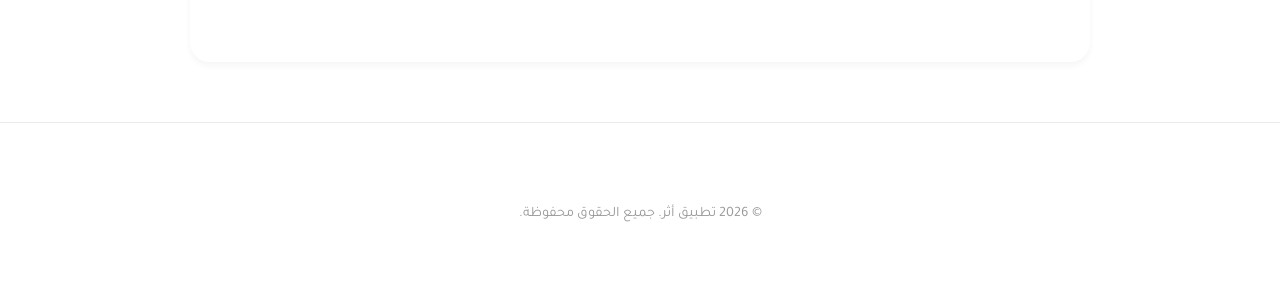
==== commit 8a66abb1: "Update privacy policy: Add data deletion clause and update contact email" ====
--- a/privacy.html
+++ b/privacy.html
@@ -95,11 +95,14 @@
                 <h2>4. أمان البيانات (Data Security)</h2>
                 <p>يتم تخزين بياناتك بشكل آمن باستخدام أحدث تقنيات التشفير المتاحة عبر Google Firebase. نحن نتخذ كافة التدابير التقنية والتنظيمية لحماية معلوماتك من الوصول غير المصرح به أو التعديل أو الإتلاف.</p>
 
-                <h2>5. التوافق مع سياسات غوغل بلاي (Google Play Compliance)</h2>
+                <h2>5. الاحتفاظ بالبيانات وحذفها (Data Retention and Deletion)</h2>
+                <p>نحن نحتفظ ببياناتك طالما أنك تستخدم تطبيق "أثر". إذا كنت ترغب في حذف بياناتك بالكامل (بما في ذلك حصيلة أثرك وتقدمك اليومي) من خوادم Google Firebase الخاصة بنا، يمكنك طلب ذلك في أي وقت. يمكنك حذف بياناتك مباشرة من خلال خيار "حذف الحساب" أو "حذف البيانات" الموجود داخل إعدادات التطبيق، أو عبر مراسلتنا على hdyqtalathr@gmail.com وسنقوم بمسح كافة بياناتك نهائياً خلال مدة أقصاها 30 يوماً.</p>
+
+                <h2>6. التوافق مع سياسات غوغل بلاي (Google Play Compliance)</h2>
                 <p>تم تصميم وبناء تطبيق "أثر" ليكون متوافقاً تماماً مع سياسات مطوري Google Play (Google Play Developer Policies)، بما في ذلك سياسات بيانات المستخدم والخصوصية. نحن نضمن الشفافية الكاملة في كيفية جمع البيانات واستخدامها.</p>
 
-                <h2>6. تواصل معنا (Contact Us)</h2>
-                <p>إذا كان لديك أي أسئلة أو استفسارات حول سياسة الخصوصية هذه، يرجى التواصل معنا عبر البريد الإلكتروني التالي: [contact@athar.app]</p>
+                <h2>7. تواصل معنا (Contact Us)</h2>
+                <p>إذا كان لديك أي أسئلة أو استفسارات حول سياسة الخصوصية هذه، يرجى التواصل معنا عبر البريد الإلكتروني التالي: hdyqtalathr@gmail.com</p>
             </section>
 
             <!-- English Section -->
@@ -128,11 +131,14 @@
                     <h2>4. Data Security</h2>
                     <p>Your data is stored securely using the latest encryption technologies provided by Google Firebase. We implement strict technical and organizational measures to protect your information against unauthorized access, alteration, or destruction.</p>
 
-                    <h2>5. Google Play Developer Policies Compliance</h2>
+                    <h2>5. Data Retention and Deletion</h2>
+                    <p>We retain your data for as long as you use the "Athar" app. If you wish to completely delete your data (including your Athar Harvest and daily progress) from our Google Firebase servers, you can request this at any time. You can delete your data directly through the "Delete Account" or "Delete Data" option within the app's settings, or by contacting us at hdyqtalathr@gmail.com. We will permanently erase all your data within a maximum of 30 days.</p>
+
+                    <h2>6. Google Play Developer Policies Compliance</h2>
                     <p>The "Athar" app is designed and built in full compliance with Google Play Developer Policies, including User Data and Privacy policies. We ensure complete transparency regarding how data is collected and used.</p>
 
-                    <h2>6. Contact Us</h2>
-                    <p>If you have any questions or concerns about this Privacy Policy, please contact us at: [contact@athar.app]</p>
+                    <h2>7. Contact Us</h2>
+                    <p>If you have any questions or concerns about this Privacy Policy, please contact us at: hdyqtalathr@gmail.com</p>
                 </section>
             </div>
         </div>
